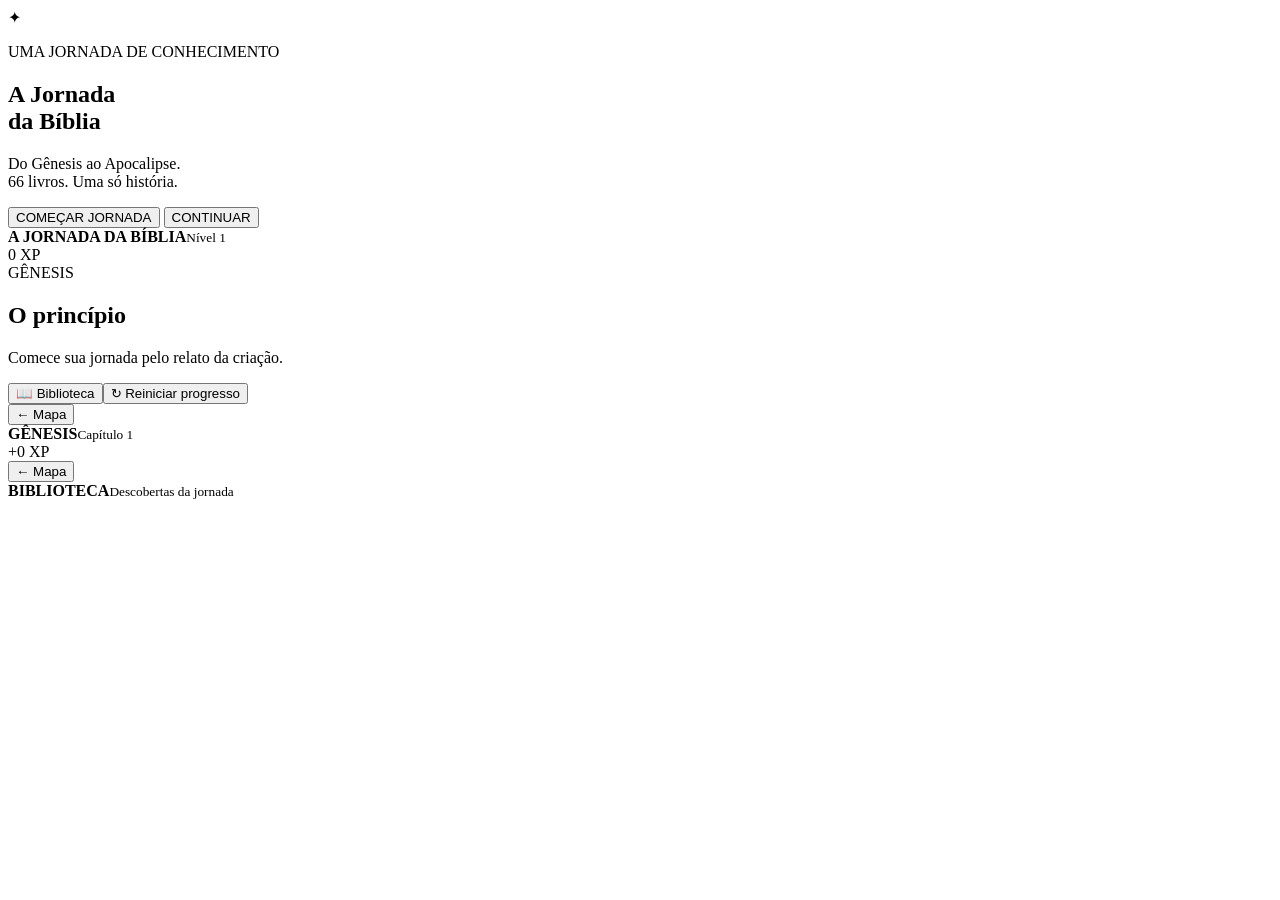
==== index.html @ 98c29379 "Cria tela inicial e estrutura do protótipo" ====
<!doctype html>
<html lang="pt-BR">
<head>
  <meta charset="utf-8">
  <meta name="viewport" content="width=device-width,initial-scale=1">
  <meta name="theme-color" content="#10233f">
  <title>A Jornada da Bíblia</title>
  <link rel="stylesheet" href="style.css">
</head>
<body>
  <main id="app">
    <section id="home" class="screen active">
      <div class="hero">
        <div class="book-mark">✦</div>
        <p class="eyebrow">UMA JORNADA DE CONHECIMENTO</p>
        <h1>A Jornada<br>da Bíblia</h1>
        <p class="tagline">Do Gênesis ao Apocalipse.<br>66 livros. Uma só história.</p>
        <button id="startBtn" class="primary">COMEÇAR JORNADA</button>
        <button id="continueBtn" class="secondary">CONTINUAR</button>
      </div>
    </section>

    <section id="map" class="screen">
      <header class="topbar">
        <div><strong>A JORNADA DA BÍBLIA</strong><small id="levelText">Nível 1</small></div>
        <div class="xp"><span id="xpText">0 XP</span><div class="xpbar"><i id="xpFill"></i></div></div>
      </header>
      <div class="map-content">
        <div class="map-title"><span>GÊNESIS</span><h2>O princípio</h2><p>Comece sua jornada pelo relato da criação.</p></div>
        <div id="chapterNodes" class="chapter-list"></div>
        <div class="map-footer"><button class="ghost" data-action="library">📖 Biblioteca</button><button class="ghost" data-action="reset">↻ Reiniciar progresso</button></div>
      </div>
    </section>

    <section id="chapter" class="screen">
      <header class="topbar">
        <button class="back" data-action="map">← Mapa</button>
        <div><strong id="chapterLabel">GÊNESIS</strong><small id="chapterProgress">Capítulo 1</small></div>
        <span id="chapterXp">+0 XP</span>
      </header>
      <div id="chapterBody" class="chapter-body"></div>
    </section>

    <section id="library" class="screen">
      <header class="topbar">
        <button class="back" data-action="map">← Mapa</button>
        <div><strong>BIBLIOTECA</strong><small>Descobertas da jornada</small></div>
      </header>
      <div id="libraryBody" class="library-body"></div>
    </section>
  </main>
  <script src="game.js"></script>
</body>
</html>
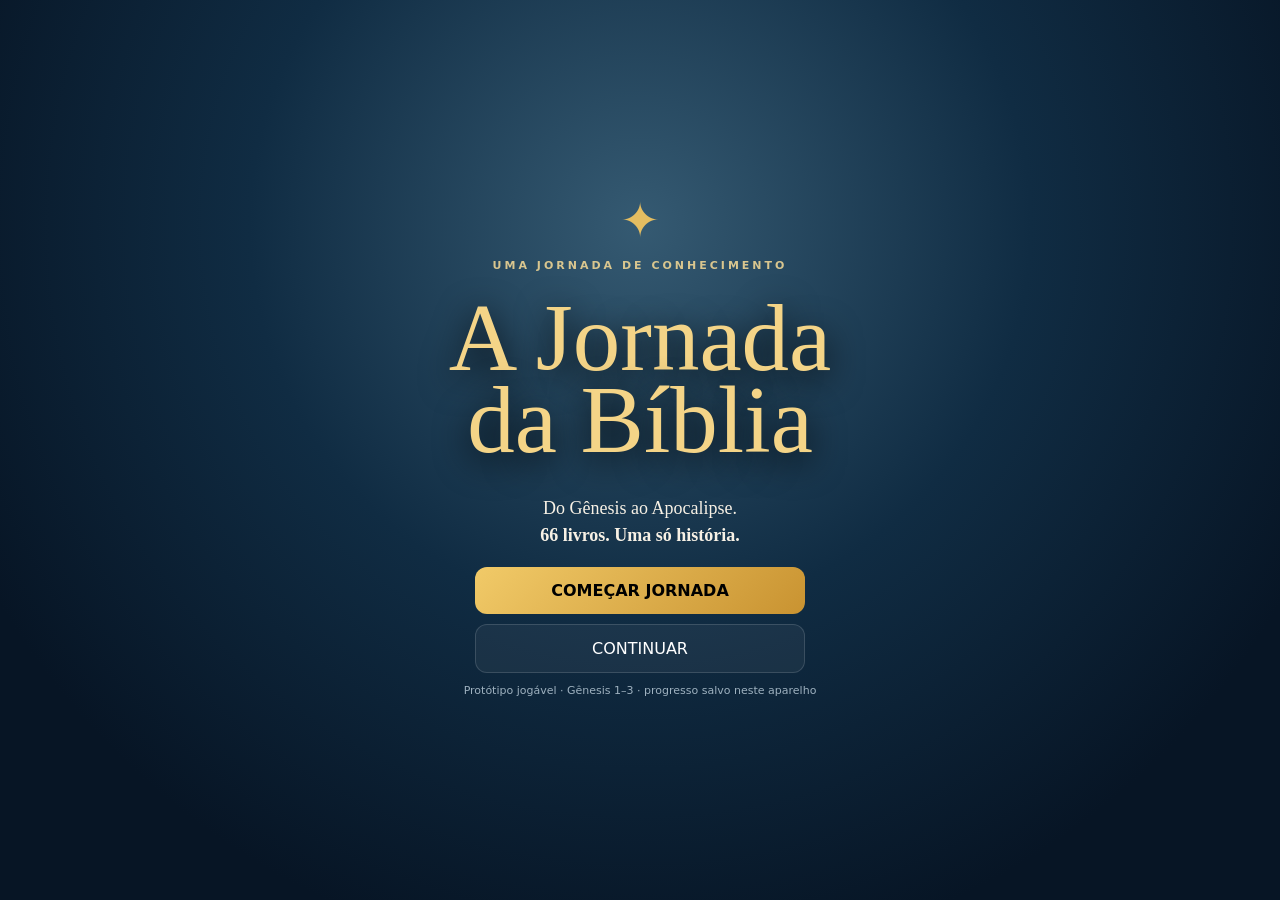
==== commit 16a5822c: "feat: build playable Genesis 1-3 journey prototype" ====
--- a/index.html
+++ b/index.html
@@ -1,54 +1 @@
-<!doctype html>
-<html lang="pt-BR">
-<head>
-  <meta charset="utf-8">
-  <meta name="viewport" content="width=device-width,initial-scale=1">
-  <meta name="theme-color" content="#10233f">
-  <title>A Jornada da Bíblia</title>
-  <link rel="stylesheet" href="style.css">
-</head>
-<body>
-  <main id="app">
-    <section id="home" class="screen active">
-      <div class="hero">
-        <div class="book-mark">✦</div>
-        <p class="eyebrow">UMA JORNADA DE CONHECIMENTO</p>
-        <h1>A Jornada<br>da Bíblia</h1>
-        <p class="tagline">Do Gênesis ao Apocalipse.<br>66 livros. Uma só história.</p>
-        <button id="startBtn" class="primary">COMEÇAR JORNADA</button>
-        <button id="continueBtn" class="secondary">CONTINUAR</button>
-      </div>
-    </section>
-
-    <section id="map" class="screen">
-      <header class="topbar">
-        <div><strong>A JORNADA DA BÍBLIA</strong><small id="levelText">Nível 1</small></div>
-        <div class="xp"><span id="xpText">0 XP</span><div class="xpbar"><i id="xpFill"></i></div></div>
-      </header>
-      <div class="map-content">
-        <div class="map-title"><span>GÊNESIS</span><h2>O princípio</h2><p>Comece sua jornada pelo relato da criação.</p></div>
-        <div id="chapterNodes" class="chapter-list"></div>
-        <div class="map-footer"><button class="ghost" data-action="library">📖 Biblioteca</button><button class="ghost" data-action="reset">↻ Reiniciar progresso</button></div>
-      </div>
-    </section>
-
-    <section id="chapter" class="screen">
-      <header class="topbar">
-        <button class="back" data-action="map">← Mapa</button>
-        <div><strong id="chapterLabel">GÊNESIS</strong><small id="chapterProgress">Capítulo 1</small></div>
-        <span id="chapterXp">+0 XP</span>
-      </header>
-      <div id="chapterBody" class="chapter-body"></div>
-    </section>
-
-    <section id="library" class="screen">
-      <header class="topbar">
-        <button class="back" data-action="map">← Mapa</button>
-        <div><strong>BIBLIOTECA</strong><small>Descobertas da jornada</small></div>
-      </header>
-      <div id="libraryBody" class="library-body"></div>
-    </section>
-  </main>
-  <script src="game.js"></script>
-</body>
-</html>
+<!doctype html><html lang="pt-BR"><head><meta charset="utf-8"><meta name="viewport" content="width=device-width,initial-scale=1,viewport-fit=cover"><meta name="theme-color" content="#071525"><meta name="description" content="A Jornada da Bíblia — aventura e conhecimento bíblico."><title>A Jornada da Bíblia</title><link rel="manifest" href="manifest.webmanifest"><link rel="stylesheet" href="style.css"></head><body><main id="app"><section id="home" class="screen active"><div class="stars"></div><div class="hero"><div class="sunrise"></div><div class="book-mark">✦</div><p class="eyebrow">UMA JORNADA DE CONHECIMENTO</p><h1>A Jornada<br>da Bíblia</h1><p class="tagline">Do Gênesis ao Apocalipse.<br><b>66 livros. Uma só história.</b></p><div class="home-actions"><button id="startBtn" class="primary">COMEÇAR JORNADA</button><button id="continueBtn" class="secondary">CONTINUAR</button></div><p class="home-note">Protótipo jogável · Gênesis 1–3 · progresso salvo neste aparelho</p></div></section><section id="map" class="screen"><header class="topbar"><button class="brand" data-action="home"><span>✦</span><div><strong>A JORNADA DA BÍBLIA</strong><small id="levelText">Nível 1</small></div></button><div class="xp"><span id="xpText">0 XP</span><div class="xpbar"><i id="xpFill"></i></div></div></header><div class="map-content"><div class="map-heading"><div><span class="chapter-kicker">ERA 01 · GÊNESIS</span><h2>O princípio</h2><p>Uma jornada começa com uma pergunta: <b>como tudo começou?</b></p></div><div class="progress-ring"><strong id="mapProgress">0%</strong><small>da era</small></div></div><div class="world-map"><div class="mountain m1"></div><div class="mountain m2"></div><div class="mountain m3"></div><div class="river"></div><div class="garden"></div><div id="mapPath" class="map-path"></div><div id="chapterNodes" class="chapter-list"></div><div class="map-label label-a">NO PRINCÍPIO</div><div class="map-label label-b">ÉDEN</div></div><div class="map-legend"><span>● concluído</span><span>◆ disponível</span><span>○ bloqueado</span></div><div class="map-footer"><button class="ghost" data-action="library">📖 Biblioteca</button><button class="ghost" data-action="achievements">🏆 Conquistas</button><button class="ghost danger-btn" data-action="reset">↻ Reiniciar</button></div></div></section><section id="chapter" class="screen"><header class="topbar chapter-top"><button class="back" data-action="map">← Mapa</button><div class="chapter-head"><strong id="chapterLabel">GÊNESIS</strong><small id="chapterProgress">Capítulo 1</small></div><span id="chapterXp" class="chapter-xp">+0 XP</span></header><div id="chapterBody" class="chapter-body"></div></section><section id="library" class="screen"><header class="topbar"><button class="back" data-action="map">← Mapa</button><div><strong>BIBLIOTECA</strong><small>Descobertas da jornada</small></div><span class="library-count" id="libraryCount">0</span></header><div id="libraryBody" class="library-body"></div></section><section id="achievements" class="screen"><header class="topbar"><button class="back" data-action="map">← Mapa</button><div><strong>CONQUISTAS</strong><small>Marcos da sua jornada</small></div></header><div id="achievementBody" class="library-body"></div></section><div id="toast" class="toast" role="status" aria-live="polite"></div></main><script src="game.js"></script></body></html>
--- a/style.css
+++ b/style.css
@@ -0,0 +1 @@
+*{box-sizing:border-box}body{margin:0;background:#071525;color:#f7f1e5;font-family:system-ui,sans-serif}button{font:inherit;cursor:pointer}.screen{display:none;min-height:100vh}.screen.active{display:block}.hero{min-height:100vh;display:flex;flex-direction:column;align-items:center;justify-content:center;text-align:center;padding:25px;background:radial-gradient(circle at 50% 25%,#355a72,#102c43 42%,#071525 80%)}.book-mark{font-size:48px;color:#e4bd61}.eyebrow,.chapter-kicker{font-size:11px;letter-spacing:3px;color:#d9c68f;font-weight:700}.hero h1{font:clamp(50px,13vw,95px)/.86 Georgia,serif;color:#f4d487;text-shadow:0 8px 35px #000;margin:15px 0}.tagline{font:18px/1.5 Georgia,serif}.home-actions{display:flex;flex-direction:column;gap:10px;width:min(330px,90vw)}.primary,.secondary,.ghost{border:0;border-radius:12px;padding:14px 20px}.primary{background:linear-gradient(135deg,#f1ca68,#c99331);font-weight:800}.secondary{background:#ffffff0d;color:#fff;border:1px solid #ffffff24}.home-note{font-size:11px;color:#9eb1bf}.topbar{height:72px;padding:10px 18px;display:flex;align-items:center;justify-content:space-between;background:#091a2dee;border-bottom:1px solid #ffffff12;position:sticky;top:0;z-index:10}.brand,.back{background:none;border:0;color:#f7f1e5}.brand{display:flex;gap:10px;text-align:left}.brand>span{color:#e5bc61;font-size:23px}.topbar strong{display:block;font-size:13px}.topbar small{color:#8fa6b9}.xp{width:150px;text-align:right;font-size:12px;color:#d7c58f}.xpbar{height:5px;background:#ffffff12;margin-top:5px}.xpbar i{display:block;height:100%;background:#e5bd61}.map-content{max-width:1000px;margin:auto;padding:34px 20px 60px}.map-heading{display:flex;justify-content:space-between;max-width:850px;margin:auto}.map-heading h2{font:42px Georgia,serif;margin:7px 0}.map-heading p{color:#9fb1c0}.progress-ring{width:76px;height:76px;border:2px solid #d5aa4a;border-radius:50%;display:flex;flex-direction:column;align-items:center;justify-content:center}.progress-ring strong{color:#f1d47e}.progress-ring small{font-size:9px}.world-map{position:relative;min-height:580px;max-width:850px;margin:22px auto;border-radius:28px;overflow:hidden;background:linear-gradient(160deg,#183a4b,#0c2734 48%,#102c25);border:1px solid #ffffff12;box-shadow:0 25px 70px #0005}.world-map:before{content:"";position:absolute;inset:auto -10% -70px;width:120%;height:220px;border-radius:50%;background:#123e52;transform:rotate(-7deg)}.mountain{position:absolute;bottom:18%;width:0;height:0;border-left:120px solid transparent;border-right:120px solid transparent;border-bottom:230px solid #17313d}.m1{left:-20px}.m2{left:30%;border-left-width:150px;border-right-width:150px}.m3{right:-50px;border-left-width:170px;border-right-width:170px}.garden{position:absolute;width:230px;height:160px;right:7%;top:12%;border-radius:50%;background:#3b6544;opacity:.75}.chapter-list{position:absolute;inset:0}.chapter-card{position:absolute;width:min(330px,42%);padding:13px;display:flex;align-items:center;gap:11px;background:#071a2ae8;border:1px solid #ffffff18;border-radius:15px;box-shadow:0 12px 35px #0005}.chapter-card:nth-child(1){left:6%;top:18%}.chapter-card:nth-child(2){left:31%;top:42%}.chapter-card:nth-child(3){right:5%;top:62%}.chapter-card.locked{opacity:.5}.node{width:42px;height:42px;border-radius:50%;border:2px solid #d3a944;background:#10283b;color:#f0cf75;font-weight:800;flex:none}.done-node{background:#c99c3b;color:#171208}.chapter-copy{min-width:0}.chapter-copy>span{font-size:9px;color:#d5bd80}.chapter-copy h3{font:16px Georgia,serif;margin:3px 0}.chapter-copy p{margin:0;color:#91a8b8;font-size:11px}.enter{margin-left:auto;border:0;border-radius:9px;padding:8px;background:#d3a944;font-size:10px;font-weight:800}.lock{color:#6c8494}.map-label{position:absolute;color:#e2c87b;font-size:10px;letter-spacing:2px;opacity:.65}.label-a{left:8%;top:10%}.label-b{right:11%;top:8%}.map-legend{text-align:center;color:#7f98a9;font-size:10px;margin:12px}.map-footer{display:flex;justify-content:center;flex-wrap:wrap;gap:9px}.ghost{background:#ffffff08;color:#d5dee5;border:1px solid #ffffff14}.danger-btn{color:#d28c8c}.chapter-body,.library-body{max-width:900px;margin:auto;padding:20px}.scene{height:340px;border-radius:24px;position:relative;overflow:hidden;background:linear-gradient(#0a1d32,#2c6173 55%,#355a3b);box-shadow:0 20px 50px #0005}.scene-eden{background:linear-gradient(#12304a,#3c765c 55%,#254b32)}.scene-queda{background:linear-gradient(#201c29,#5c4b45 50%,#2b241f)}.scene-sun{position:absolute;width:110px;height:110px;right:13%;top:13%;border-radius:50%;background:#f4d479;box-shadow:0 0 70px #f4d47977}.scene-hills{position:absolute;bottom:-100px;left:-10%;width:120%;height:230px;background:#173d31;border-radius:50% 50% 0 0}.scene-title{position:absolute;left:28px;bottom:28px}.scene-title span{font-size:10px;color:#e0c77f}.scene-title h1{font:42px Georgia,serif;margin:7px 0}.story-card{margin:-35px 20px 0;position:relative;background:#102a40;border:1px solid #ffffff14;border-radius:22px;padding:25px;box-shadow:0 20px 60px #0007}.story-intro p{font:18px/1.6 Georgia,serif;color:#e1e6e9}.reference{display:inline-block;padding:7px 10px;border-radius:8px;background:#ffffff08;color:#d9c68f;font-size:11px}.lesson{display:flex;gap:13px;margin:24px 0;padding:16px;border:1px solid #d5a94322;border-radius:14px;background:#d5a94308}.lesson-icon{font-size:22px;color:#e1bd5e}.lesson p{margin:5px 0 0;color:#92a9b8;font-size:12px}.question{padding:20px;background:#071827;border-radius:16px}.question-label{font-size:10px;letter-spacing:2px;color:#d8bd70;font-weight:800}.question h2{font:25px Georgia,serif}.answers{display:grid;grid-template-columns:1fr 1fr;gap:10px}.answer{display:flex;gap:11px;text-align:left;background:#10283d;border:1px solid #ffffff10;color:#eef1f3;padding:13px;border-radius:10px}.answer span{width:27px;height:27px;display:grid;place-items:center;background:#ffffff09;color:#d8bd70}.answer.correct{background:#173f31;border-color:#55ba87}.answer.wrong{background:#482d31;border-color:#d76f75}.feedback{margin-top:15px;padding:16px;background:#ffffff07}.next{background:#eac55f;border:0;border-radius:9px;padding:12px;font-weight:800}.library-intro{text-align:center}.library-grid,.achievement-grid{display:grid;grid-template-columns:repeat(auto-fit,minmax(220px,1fr));gap:13px}.library-card,.achievement{padding:19px;border-radius:16px;background:#10283c;border:1px solid #ffffff10}.library-card h3,.achievement h3{font:21px Georgia,serif}.library-card p,.achievement p{color:#9eb1bd;line-height:1.5;font-size:12px}.achievement{display:flex;gap:12px}.achievement:not(.unlocked){opacity:.4}.badge{font-size:28px;color:#d9bd70}.toast{position:fixed;left:50%;bottom:22px;transform:translate(-50%,20px);opacity:0;background:#f0cf73;color:#171208;border-radius:999px;padding:10px 17px;font-size:12px;font-weight:800;z-index:50;transition:.25s}.toast.show{opacity:1;transform:translate(-50%,0)}@media(max-width:700px){.map-heading h2{font-size:34px}.world-map{min-height:610px}.chapter-card{width:78%}.chapter-card:nth-child(1){left:5%;top:15%}.chapter-card:nth-child(2){left:11%;top:40%}.chapter-card:nth-child(3){right:5%;top:67%}.chapter-copy p{display:none}.scene{height:280px}.story-card{margin:-25px 5px 0;padding:20px}.answers{grid-template-columns:1fr}.scene-title h1{font-size:34px}.xp{width:115px}}
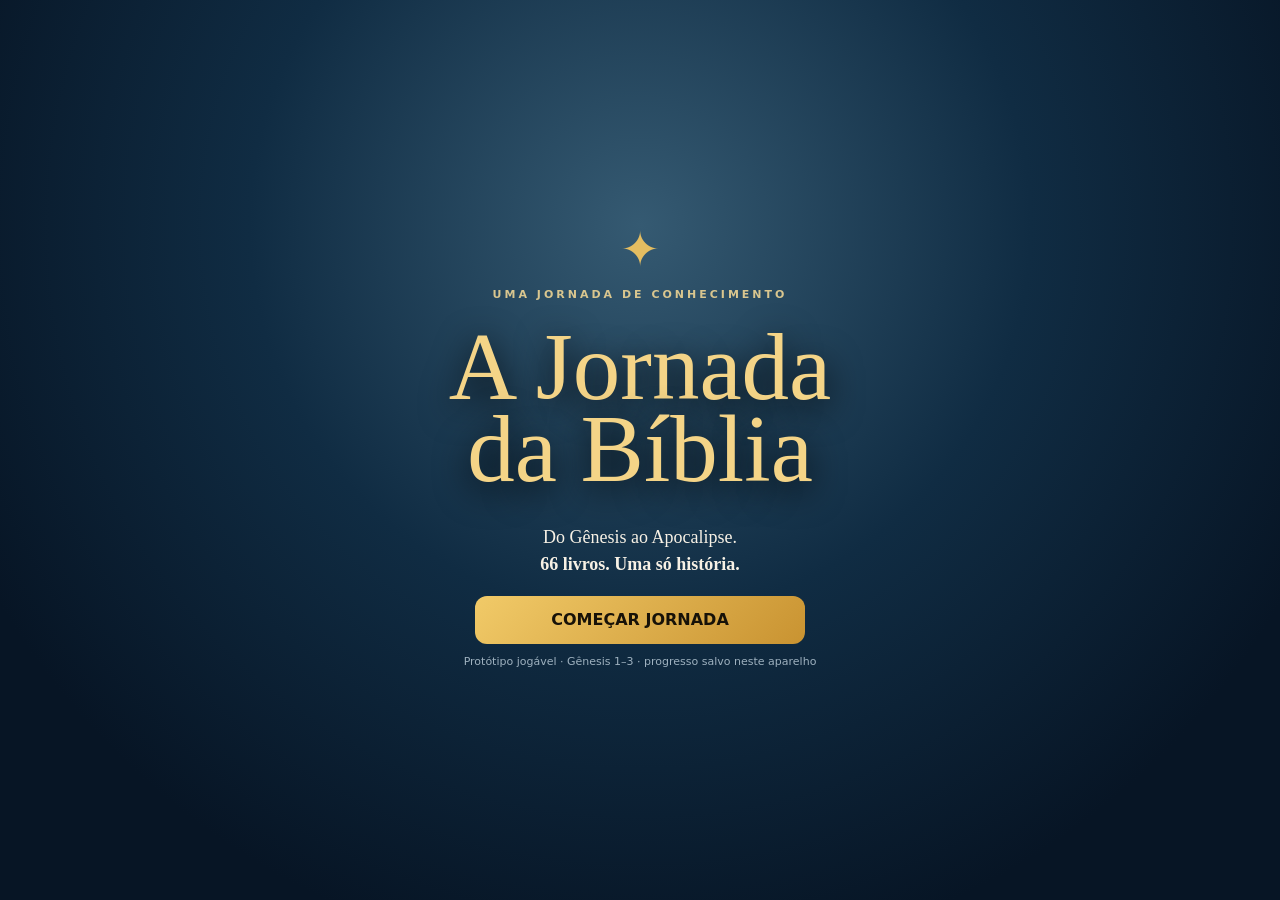
==== commit f857337c: "fix: refresh page assets and improve mobile bootstrap" ====
--- a/index.html
+++ b/index.html
@@ -1 +1,62 @@
-<!doctype html><html lang="pt-BR"><head><meta charset="utf-8"><meta name="viewport" content="width=device-width,initial-scale=1,viewport-fit=cover"><meta name="theme-color" content="#071525"><meta name="description" content="A Jornada da Bíblia — aventura e conhecimento bíblico."><title>A Jornada da Bíblia</title><link rel="manifest" href="manifest.webmanifest"><link rel="stylesheet" href="style.css"></head><body><main id="app"><section id="home" class="screen active"><div class="stars"></div><div class="hero"><div class="sunrise"></div><div class="book-mark">✦</div><p class="eyebrow">UMA JORNADA DE CONHECIMENTO</p><h1>A Jornada<br>da Bíblia</h1><p class="tagline">Do Gênesis ao Apocalipse.<br><b>66 livros. Uma só história.</b></p><div class="home-actions"><button id="startBtn" class="primary">COMEÇAR JORNADA</button><button id="continueBtn" class="secondary">CONTINUAR</button></div><p class="home-note">Protótipo jogável · Gênesis 1–3 · progresso salvo neste aparelho</p></div></section><section id="map" class="screen"><header class="topbar"><button class="brand" data-action="home"><span>✦</span><div><strong>A JORNADA DA BÍBLIA</strong><small id="levelText">Nível 1</small></div></button><div class="xp"><span id="xpText">0 XP</span><div class="xpbar"><i id="xpFill"></i></div></div></header><div class="map-content"><div class="map-heading"><div><span class="chapter-kicker">ERA 01 · GÊNESIS</span><h2>O princípio</h2><p>Uma jornada começa com uma pergunta: <b>como tudo começou?</b></p></div><div class="progress-ring"><strong id="mapProgress">0%</strong><small>da era</small></div></div><div class="world-map"><div class="mountain m1"></div><div class="mountain m2"></div><div class="mountain m3"></div><div class="river"></div><div class="garden"></div><div id="mapPath" class="map-path"></div><div id="chapterNodes" class="chapter-list"></div><div class="map-label label-a">NO PRINCÍPIO</div><div class="map-label label-b">ÉDEN</div></div><div class="map-legend"><span>● concluído</span><span>◆ disponível</span><span>○ bloqueado</span></div><div class="map-footer"><button class="ghost" data-action="library">📖 Biblioteca</button><button class="ghost" data-action="achievements">🏆 Conquistas</button><button class="ghost danger-btn" data-action="reset">↻ Reiniciar</button></div></div></section><section id="chapter" class="screen"><header class="topbar chapter-top"><button class="back" data-action="map">← Mapa</button><div class="chapter-head"><strong id="chapterLabel">GÊNESIS</strong><small id="chapterProgress">Capítulo 1</small></div><span id="chapterXp" class="chapter-xp">+0 XP</span></header><div id="chapterBody" class="chapter-body"></div></section><section id="library" class="screen"><header class="topbar"><button class="back" data-action="map">← Mapa</button><div><strong>BIBLIOTECA</strong><small>Descobertas da jornada</small></div><span class="library-count" id="libraryCount">0</span></header><div id="libraryBody" class="library-body"></div></section><section id="achievements" class="screen"><header class="topbar"><button class="back" data-action="map">← Mapa</button><div><strong>CONQUISTAS</strong><small>Marcos da sua jornada</small></div></header><div id="achievementBody" class="library-body"></div></section><div id="toast" class="toast" role="status" aria-live="polite"></div></main><script src="game.js"></script></body></html>+<!doctype html>
+<html lang="pt-BR">
+<head>
+  <meta charset="utf-8">
+  <meta name="viewport" content="width=device-width,initial-scale=1,viewport-fit=cover">
+  <meta name="theme-color" content="#071525">
+  <meta name="description" content="A Jornada da Bíblia — aventura e conhecimento bíblico.">
+  <title>A Jornada da Bíblia</title>
+  <link rel="manifest" href="./manifest.webmanifest?v=5">
+  <link rel="stylesheet" href="./style.css?v=5">
+</head>
+<body>
+  <main id="app">
+    <section id="home" class="screen active">
+      <div class="stars"></div>
+      <div class="hero">
+        <div class="sunrise"></div>
+        <div class="book-mark">✦</div>
+        <p class="eyebrow">UMA JORNADA DE CONHECIMENTO</p>
+        <h1>A Jornada<br>da Bíblia</h1>
+        <p class="tagline">Do Gênesis ao Apocalipse.<br><b>66 livros. Uma só história.</b></p>
+        <div class="home-actions">
+          <button id="startBtn" class="primary" type="button">COMEÇAR JORNADA</button>
+          <button id="continueBtn" class="secondary" type="button" hidden>CONTINUAR</button>
+        </div>
+        <p class="home-note">Protótipo jogável · Gênesis 1–3 · progresso salvo neste aparelho</p>
+      </div>
+    </section>
+
+    <section id="map" class="screen">
+      <header class="topbar">
+        <button class="brand" type="button" data-action="home"><span>✦</span><div><strong>A JORNADA DA BÍBLIA</strong><small id="levelText">Nível 1</small></div></button>
+        <div class="xp"><span id="xpText">0 XP</span><div class="xpbar"><i id="xpFill"></i></div></div>
+      </header>
+      <div class="map-content">
+        <div class="map-heading"><div><span class="chapter-kicker">ERA 01 · GÊNESIS</span><h2>O princípio</h2><p>Uma jornada começa com uma pergunta: <b>como tudo começou?</b></p></div><div class="progress-ring"><strong id="mapProgress">0%</strong><small>da era</small></div></div>
+        <div class="world-map"><div class="mountain m1"></div><div class="mountain m2"></div><div class="mountain m3"></div><div class="river"></div><div class="garden"></div><div id="mapPath" class="map-path"></div><div id="chapterNodes" class="chapter-list"></div><div class="map-label label-a">NO PRINCÍPIO</div><div class="map-label label-b">ÉDEN</div></div>
+        <div class="map-legend"><span>● concluído</span><span>◆ disponível</span><span>○ bloqueado</span></div>
+        <div class="map-footer"><button class="ghost" type="button" data-action="library">📖 Biblioteca</button><button class="ghost" type="button" data-action="achievements">🏆 Conquistas</button><button class="ghost danger-btn" type="button" data-action="reset">↻ Reiniciar</button></div>
+      </div>
+    </section>
+
+    <section id="chapter" class="screen">
+      <header class="topbar chapter-top"><button class="back" type="button" data-action="map">← Mapa</button><div class="chapter-head"><strong id="chapterLabel">GÊNESIS</strong><small id="chapterProgress">Capítulo 1</small></div><span id="chapterXp" class="chapter-xp">+0 XP</span></header>
+      <div id="chapterBody" class="chapter-body"></div>
+    </section>
+
+    <section id="library" class="screen">
+      <header class="topbar"><button class="back" type="button" data-action="map">← Mapa</button><div><strong>BIBLIOTECA</strong><small>Descobertas da jornada</small></div><span class="library-count" id="libraryCount">0</span></header>
+      <div id="libraryBody" class="library-body"></div>
+    </section>
+
+    <section id="achievements" class="screen">
+      <header class="topbar"><button class="back" type="button" data-action="map">← Mapa</button><div><strong>CONQUISTAS</strong><small>Marcos da sua jornada</small></div></header>
+      <div id="achievementBody" class="library-body"></div>
+    </section>
+
+    <div id="toast" class="toast" role="status" aria-live="polite"></div>
+  </main>
+  <script src="./game.js?v=5" defer></script>
+</body>
+</html>
--- a/style.css
+++ b/style.css
@@ -1 +1 @@
-*{box-sizing:border-box}body{margin:0;background:#071525;color:#f7f1e5;font-family:system-ui,sans-serif}button{font:inherit;cursor:pointer}.screen{display:none;min-height:100vh}.screen.active{display:block}.hero{min-height:100vh;display:flex;flex-direction:column;align-items:center;justify-content:center;text-align:center;padding:25px;background:radial-gradient(circle at 50% 25%,#355a72,#102c43 42%,#071525 80%)}.book-mark{font-size:48px;color:#e4bd61}.eyebrow,.chapter-kicker{font-size:11px;letter-spacing:3px;color:#d9c68f;font-weight:700}.hero h1{font:clamp(50px,13vw,95px)/.86 Georgia,serif;color:#f4d487;text-shadow:0 8px 35px #000;margin:15px 0}.tagline{font:18px/1.5 Georgia,serif}.home-actions{display:flex;flex-direction:column;gap:10px;width:min(330px,90vw)}.primary,.secondary,.ghost{border:0;border-radius:12px;padding:14px 20px}.primary{background:linear-gradient(135deg,#f1ca68,#c99331);font-weight:800}.secondary{background:#ffffff0d;color:#fff;border:1px solid #ffffff24}.home-note{font-size:11px;color:#9eb1bf}.topbar{height:72px;padding:10px 18px;display:flex;align-items:center;justify-content:space-between;background:#091a2dee;border-bottom:1px solid #ffffff12;position:sticky;top:0;z-index:10}.brand,.back{background:none;border:0;color:#f7f1e5}.brand{display:flex;gap:10px;text-align:left}.brand>span{color:#e5bc61;font-size:23px}.topbar strong{display:block;font-size:13px}.topbar small{color:#8fa6b9}.xp{width:150px;text-align:right;font-size:12px;color:#d7c58f}.xpbar{height:5px;background:#ffffff12;margin-top:5px}.xpbar i{display:block;height:100%;background:#e5bd61}.map-content{max-width:1000px;margin:auto;padding:34px 20px 60px}.map-heading{display:flex;justify-content:space-between;max-width:850px;margin:auto}.map-heading h2{font:42px Georgia,serif;margin:7px 0}.map-heading p{color:#9fb1c0}.progress-ring{width:76px;height:76px;border:2px solid #d5aa4a;border-radius:50%;display:flex;flex-direction:column;align-items:center;justify-content:center}.progress-ring strong{color:#f1d47e}.progress-ring small{font-size:9px}.world-map{position:relative;min-height:580px;max-width:850px;margin:22px auto;border-radius:28px;overflow:hidden;background:linear-gradient(160deg,#183a4b,#0c2734 48%,#102c25);border:1px solid #ffffff12;box-shadow:0 25px 70px #0005}.world-map:before{content:"";position:absolute;inset:auto -10% -70px;width:120%;height:220px;border-radius:50%;background:#123e52;transform:rotate(-7deg)}.mountain{position:absolute;bottom:18%;width:0;height:0;border-left:120px solid transparent;border-right:120px solid transparent;border-bottom:230px solid #17313d}.m1{left:-20px}.m2{left:30%;border-left-width:150px;border-right-width:150px}.m3{right:-50px;border-left-width:170px;border-right-width:170px}.garden{position:absolute;width:230px;height:160px;right:7%;top:12%;border-radius:50%;background:#3b6544;opacity:.75}.chapter-list{position:absolute;inset:0}.chapter-card{position:absolute;width:min(330px,42%);padding:13px;display:flex;align-items:center;gap:11px;background:#071a2ae8;border:1px solid #ffffff18;border-radius:15px;box-shadow:0 12px 35px #0005}.chapter-card:nth-child(1){left:6%;top:18%}.chapter-card:nth-child(2){left:31%;top:42%}.chapter-card:nth-child(3){right:5%;top:62%}.chapter-card.locked{opacity:.5}.node{width:42px;height:42px;border-radius:50%;border:2px solid #d3a944;background:#10283b;color:#f0cf75;font-weight:800;flex:none}.done-node{background:#c99c3b;color:#171208}.chapter-copy{min-width:0}.chapter-copy>span{font-size:9px;color:#d5bd80}.chapter-copy h3{font:16px Georgia,serif;margin:3px 0}.chapter-copy p{margin:0;color:#91a8b8;font-size:11px}.enter{margin-left:auto;border:0;border-radius:9px;padding:8px;background:#d3a944;font-size:10px;font-weight:800}.lock{color:#6c8494}.map-label{position:absolute;color:#e2c87b;font-size:10px;letter-spacing:2px;opacity:.65}.label-a{left:8%;top:10%}.label-b{right:11%;top:8%}.map-legend{text-align:center;color:#7f98a9;font-size:10px;margin:12px}.map-footer{display:flex;justify-content:center;flex-wrap:wrap;gap:9px}.ghost{background:#ffffff08;color:#d5dee5;border:1px solid #ffffff14}.danger-btn{color:#d28c8c}.chapter-body,.library-body{max-width:900px;margin:auto;padding:20px}.scene{height:340px;border-radius:24px;position:relative;overflow:hidden;background:linear-gradient(#0a1d32,#2c6173 55%,#355a3b);box-shadow:0 20px 50px #0005}.scene-eden{background:linear-gradient(#12304a,#3c765c 55%,#254b32)}.scene-queda{background:linear-gradient(#201c29,#5c4b45 50%,#2b241f)}.scene-sun{position:absolute;width:110px;height:110px;right:13%;top:13%;border-radius:50%;background:#f4d479;box-shadow:0 0 70px #f4d47977}.scene-hills{position:absolute;bottom:-100px;left:-10%;width:120%;height:230px;background:#173d31;border-radius:50% 50% 0 0}.scene-title{position:absolute;left:28px;bottom:28px}.scene-title span{font-size:10px;color:#e0c77f}.scene-title h1{font:42px Georgia,serif;margin:7px 0}.story-card{margin:-35px 20px 0;position:relative;background:#102a40;border:1px solid #ffffff14;border-radius:22px;padding:25px;box-shadow:0 20px 60px #0007}.story-intro p{font:18px/1.6 Georgia,serif;color:#e1e6e9}.reference{display:inline-block;padding:7px 10px;border-radius:8px;background:#ffffff08;color:#d9c68f;font-size:11px}.lesson{display:flex;gap:13px;margin:24px 0;padding:16px;border:1px solid #d5a94322;border-radius:14px;background:#d5a94308}.lesson-icon{font-size:22px;color:#e1bd5e}.lesson p{margin:5px 0 0;color:#92a9b8;font-size:12px}.question{padding:20px;background:#071827;border-radius:16px}.question-label{font-size:10px;letter-spacing:2px;color:#d8bd70;font-weight:800}.question h2{font:25px Georgia,serif}.answers{display:grid;grid-template-columns:1fr 1fr;gap:10px}.answer{display:flex;gap:11px;text-align:left;background:#10283d;border:1px solid #ffffff10;color:#eef1f3;padding:13px;border-radius:10px}.answer span{width:27px;height:27px;display:grid;place-items:center;background:#ffffff09;color:#d8bd70}.answer.correct{background:#173f31;border-color:#55ba87}.answer.wrong{background:#482d31;border-color:#d76f75}.feedback{margin-top:15px;padding:16px;background:#ffffff07}.next{background:#eac55f;border:0;border-radius:9px;padding:12px;font-weight:800}.library-intro{text-align:center}.library-grid,.achievement-grid{display:grid;grid-template-columns:repeat(auto-fit,minmax(220px,1fr));gap:13px}.library-card,.achievement{padding:19px;border-radius:16px;background:#10283c;border:1px solid #ffffff10}.library-card h3,.achievement h3{font:21px Georgia,serif}.library-card p,.achievement p{color:#9eb1bd;line-height:1.5;font-size:12px}.achievement{display:flex;gap:12px}.achievement:not(.unlocked){opacity:.4}.badge{font-size:28px;color:#d9bd70}.toast{position:fixed;left:50%;bottom:22px;transform:translate(-50%,20px);opacity:0;background:#f0cf73;color:#171208;border-radius:999px;padding:10px 17px;font-size:12px;font-weight:800;z-index:50;transition:.25s}.toast.show{opacity:1;transform:translate(-50%,0)}@media(max-width:700px){.map-heading h2{font-size:34px}.world-map{min-height:610px}.chapter-card{width:78%}.chapter-card:nth-child(1){left:5%;top:15%}.chapter-card:nth-child(2){left:11%;top:40%}.chapter-card:nth-child(3){right:5%;top:67%}.chapter-copy p{display:none}.scene{height:280px}.story-card{margin:-25px 5px 0;padding:20px}.answers{grid-template-columns:1fr}.scene-title h1{font-size:34px}.xp{width:115px}}
+*{box-sizing:border-box}html{min-height:100%;background:#071525}body{margin:0;min-height:100%;background:#071525;color:#f7f1e5;font-family:system-ui,-apple-system,BlinkMacSystemFont,'Segoe UI',sans-serif;-webkit-tap-highlight-color:transparent}button{font:inherit;cursor:pointer;touch-action:manipulation;-webkit-user-select:none;user-select:none;pointer-events:auto}.screen{display:none;min-height:100vh;position:relative}.screen.active{display:block}.hero{min-height:100vh;display:flex;flex-direction:column;align-items:center;justify-content:center;text-align:center;padding:25px;background:radial-gradient(circle at 50% 25%,#355a72,#102c43 42%,#071525 80%)}.book-mark{font-size:48px;color:#e4bd61}.eyebrow,.chapter-kicker{font-size:11px;letter-spacing:3px;color:#d9c68f;font-weight:700}.hero h1{font:clamp(50px,13vw,95px)/.86 Georgia,serif;color:#f4d487;text-shadow:0 8px 35px #000;margin:15px 0}.tagline{font:18px/1.5 Georgia,serif}.home-actions{display:flex;flex-direction:column;gap:10px;width:min(330px,90vw);position:relative;z-index:5}.primary,.secondary,.ghost{border-radius:12px;padding:14px 20px;min-height:48px}.primary{background:linear-gradient(135deg,#f1ca68,#c99331);border:0;font-weight:800;color:#171208}.secondary{background:#ffffff0d;color:#fff;border:1px solid #ffffff24}.home-note{font-size:11px;color:#9eb1bf}.topbar{height:72px;padding:10px 18px;display:flex;align-items:center;justify-content:space-between;background:#091a2dee;border-bottom:1px solid #ffffff12;position:sticky;top:0;z-index:10}.brand,.back{background:none;border:0;color:#f7f1e5;min-height:48px}.brand{display:flex;gap:10px;text-align:left;align-items:center}.brand>span{color:#e5bc61;font-size:23px}.topbar strong{display:block;font-size:13px}.topbar small{color:#8fa6b9}.xp{width:150px;text-align:right;font-size:12px;color:#d7c58f}.xpbar{height:5px;background:#ffffff12;margin-top:5px;border-radius:5px;overflow:hidden}.xpbar i{display:block;height:100%;width:0;background:#e5bd61;transition:width .25s ease}.map-content{max-width:1000px;margin:auto;padding:34px 20px 60px}.map-heading{display:flex;justify-content:space-between;gap:20px;max-width:850px;margin:auto}.map-heading h2{font:42px Georgia,serif;margin:7px 0}.map-heading p{color:#9fb1c0}.progress-ring{width:76px;height:76px;border:2px solid #d5aa4a;border-radius:50%;display:flex;flex-direction:column;align-items:center;justify-content:center;flex:none}.progress-ring strong{color:#f1d47e}.progress-ring small{font-size:9px}.world-map{position:relative;min-height:580px;max-width:850px;margin:22px auto;border-radius:28px;overflow:hidden;background:linear-gradient(160deg,#183a4b,#0c2734 48%,#102c25);border:1px solid #ffffff12;box-shadow:0 25px 70px #0005}.world-map:before{content:"";position:absolute;inset:auto -10% -70px;width:120%;height:220px;border-radius:50%;background:#123e52;transform:rotate(-7deg);pointer-events:none}.mountain{position:absolute;bottom:18%;width:0;height:0;border-left:120px solid transparent;border-right:120px solid transparent;border-bottom:230px solid #17313d;pointer-events:none}.m1{left:-20px}.m2{left:30%;border-left-width:150px;border-right-width:150px}.m3{right:-50px;border-left-width:170px;border-right-width:170px}.garden{position:absolute;width:230px;height:160px;right:7%;top:12%;border-radius:50%;background:#3b6544;opacity:.75;pointer-events:none}.chapter-list{position:absolute;inset:0;z-index:2}.chapter-card{position:absolute;width:min(330px,42%);padding:13px;display:flex;align-items:center;gap:11px;background:#071a2ae8;border:1px solid #ffffff18;border-radius:15px;box-shadow:0 12px 35px #0005}.chapter-card:nth-child(1){left:6%;top:18%}.chapter-card:nth-child(2){left:31%;top:42%}.chapter-card:nth-child(3){right:5%;top:62%}.chapter-card.locked{opacity:.5}.node{width:48px;height:48px;border-radius:50%;border:2px solid #d3a944;background:#10283b;color:#f0cf75;font-weight:800;flex:none}.node:disabled{cursor:not-allowed}.done-node{background:#c99c3b;color:#171208}.chapter-copy{min-width:0}.chapter-copy>span{font-size:9px;color:#d5bd80}.chapter-copy h3{font:16px Georgia,serif;margin:3px 0}.chapter-copy p{margin:0;color:#91a8b8;font-size:11px}.enter{margin-left:auto;border:0;border-radius:9px;padding:10px;background:#d3a944;color:#171208;font-size:10px;font-weight:800;min-height:42px}.lock{color:#6c8494}.map-label{position:absolute;color:#e2c87b;font-size:10px;letter-spacing:2px;opacity:.65;pointer-events:none}.label-a{left:8%;top:10%}.label-b{right:11%;top:8%}.map-legend{text-align:center;color:#7f98a9;font-size:10px;margin:12px}.map-footer{display:flex;justify-content:center;flex-wrap:wrap;gap:9px}.ghost{background:#ffffff08;color:#d5dee5;border:1px solid #ffffff14}.danger-btn{color:#d28c8c}.chapter-body,.library-body{max-width:900px;margin:auto;padding:20px}.scene{height:340px;border-radius:24px;position:relative;overflow:hidden;background:linear-gradient(#0a1d32,#2c6173 55%,#355a3b);box-shadow:0 20px 50px #0005}.scene-eden{background:linear-gradient(#12304a,#3c765c 55%,#254b32)}.scene-queda{background:linear-gradient(#201c29,#5c4b45 50%,#2b241f)}.scene-sun{position:absolute;width:110px;height:110px;right:13%;top:13%;border-radius:50%;background:#f4d479;box-shadow:0 0 70px #f4d47977;pointer-events:none}.scene-hills{position:absolute;bottom:-100px;left:-10%;width:120%;height:230px;background:#173d31;border-radius:50% 50% 0 0;pointer-events:none}.scene-title{position:absolute;left:28px;bottom:28px;z-index:1}.scene-title span{font-size:10px;color:#e0c77f}.scene-title h1{font:42px Georgia,serif;margin:7px 0}.story-card{margin:-35px 20px 0;position:relative;z-index:2;background:#102a40;border:1px solid #ffffff14;border-radius:22px;padding:25px;box-shadow:0 20px 60px #0007}.story-intro p{font:18px/1.6 Georgia,serif;color:#e1e6e9}.reference{display:inline-block;padding:7px 10px;border-radius:8px;background:#ffffff08;color:#d9c68f;font-size:11px}.lesson{display:flex;gap:13px;margin:24px 0;padding:16px;border:1px solid #d5a94322;border-radius:14px;background:#d5a94308}.lesson-icon{font-size:22px;color:#e1bd5e}.lesson p{margin:5px 0 0;color:#92a9b8;font-size:12px}.question{padding:20px;background:#071827;border-radius:16px}.question-label{font-size:10px;letter-spacing:2px;color:#d8bd70;font-weight:800}.question h2{font:25px Georgia,serif}.answers{display:grid;grid-template-columns:1fr 1fr;gap:10px}.answer{display:flex;gap:11px;text-align:left;background:#10283d;border:1px solid #ffffff10;color:#eef1f3;padding:13px;border-radius:10px;min-height:52px}.answer span{width:27px;height:27px;display:grid;place-items:center;background:#ffffff09;color:#d8bd70;flex:none}.answer.correct{background:#173f31;border-color:#55ba87}.answer.wrong{background:#482d31;border-color:#d76f75}.feedback{margin-top:15px;padding:16px;background:#ffffff07}.next{background:#eac55f;border:0;border-radius:9px;padding:12px;font-weight:800;min-height:48px}.library-intro{text-align:center}.library-grid,.achievement-grid{display:grid;grid-template-columns:repeat(auto-fit,minmax(220px,1fr));gap:13px}.library-card,.achievement{padding:19px;border-radius:16px;background:#10283c;border:1px solid #ffffff10}.library-card h3,.achievement h3{font:21px Georgia,serif}.library-card p,.achievement p{color:#9eb1bd;line-height:1.5;font-size:12px}.achievement{display:flex;gap:12px}.achievement:not(.unlocked){opacity:.4}.badge{font-size:28px;color:#d9bd70}.toast{position:fixed;left:50%;bottom:22px;transform:translate(-50%,20px);opacity:0;background:#f0cf73;color:#171208;border-radius:999px;padding:10px 17px;font-size:12px;font-weight:800;z-index:50;transition:.25s;pointer-events:none}.toast.show{opacity:1;transform:translate(-50%,0)}@media(max-width:700px){.topbar{padding:8px 12px}.map-content{padding:24px 12px 50px}.map-heading h2{font-size:34px}.world-map{min-height:610px;margin-left:0;margin-right:0}.chapter-card{width:78%;padding:10px}.chapter-card:nth-child(1){left:5%;top:15%}.chapter-card:nth-child(2){left:11%;top:40%}.chapter-card:nth-child(3){right:5%;top:67%}.chapter-copy p{display:none}.scene{height:280px}.story-card{margin:-25px 5px 0;padding:20px}.answers{grid-template-columns:1fr}.scene-title h1{font-size:34px}.xp{width:115px}.chapter-body,.library-body{padding:14px 10px 40px}.map-footer{padding-bottom:20px}.map-heading{align-items:flex-start}.hero{padding:20px}.home-actions{width:min(340px,92vw)}}
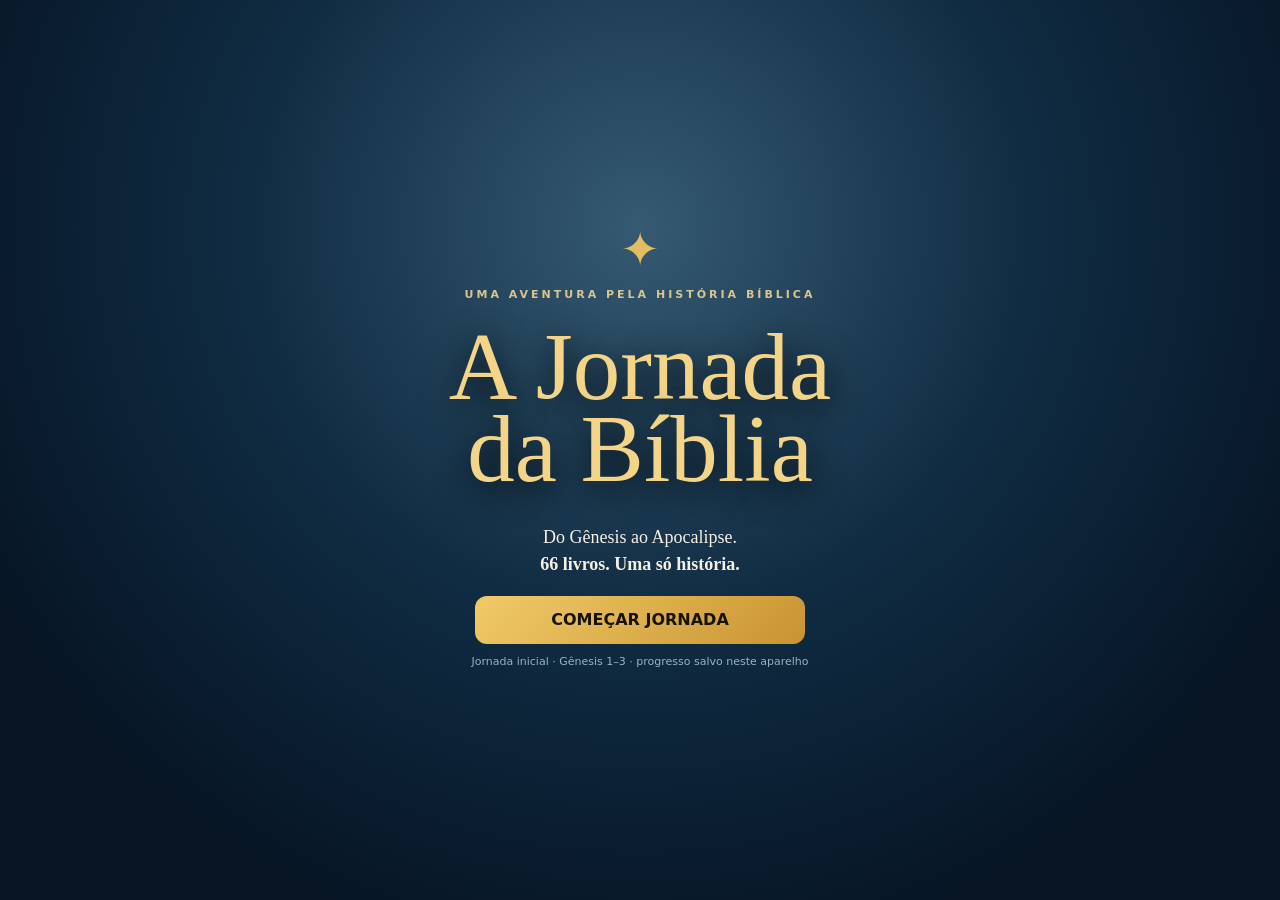
==== commit efd60229: "feat: prepare real gameplay interface" ====
--- a/index.html
+++ b/index.html
@@ -1,62 +1,37 @@
 <!doctype html>
 <html lang="pt-BR">
 <head>
-  <meta charset="utf-8">
-  <meta name="viewport" content="width=device-width,initial-scale=1,viewport-fit=cover">
-  <meta name="theme-color" content="#071525">
-  <meta name="description" content="A Jornada da Bíblia — aventura e conhecimento bíblico.">
-  <title>A Jornada da Bíblia</title>
-  <link rel="manifest" href="./manifest.webmanifest?v=5">
-  <link rel="stylesheet" href="./style.css?v=5">
+<meta charset="utf-8">
+<meta name="viewport" content="width=device-width,initial-scale=1,viewport-fit=cover,user-scalable=no">
+<meta name="theme-color" content="#071525">
+<meta name="description" content="A Jornada da Bíblia — uma aventura para conhecer a Bíblia jogando.">
+<title>A Jornada da Bíblia</title>
+<link rel="manifest" href="./manifest.webmanifest?v=8">
+<link rel="stylesheet" href="./style.css?v=8">
 </head>
 <body>
-  <main id="app">
-    <section id="home" class="screen active">
-      <div class="stars"></div>
-      <div class="hero">
-        <div class="sunrise"></div>
-        <div class="book-mark">✦</div>
-        <p class="eyebrow">UMA JORNADA DE CONHECIMENTO</p>
-        <h1>A Jornada<br>da Bíblia</h1>
-        <p class="tagline">Do Gênesis ao Apocalipse.<br><b>66 livros. Uma só história.</b></p>
-        <div class="home-actions">
-          <button id="startBtn" class="primary" type="button">COMEÇAR JORNADA</button>
-          <button id="continueBtn" class="secondary" type="button" hidden>CONTINUAR</button>
-        </div>
-        <p class="home-note">Protótipo jogável · Gênesis 1–3 · progresso salvo neste aparelho</p>
-      </div>
-    </section>
-
-    <section id="map" class="screen">
-      <header class="topbar">
-        <button class="brand" type="button" data-action="home"><span>✦</span><div><strong>A JORNADA DA BÍBLIA</strong><small id="levelText">Nível 1</small></div></button>
-        <div class="xp"><span id="xpText">0 XP</span><div class="xpbar"><i id="xpFill"></i></div></div>
-      </header>
-      <div class="map-content">
-        <div class="map-heading"><div><span class="chapter-kicker">ERA 01 · GÊNESIS</span><h2>O princípio</h2><p>Uma jornada começa com uma pergunta: <b>como tudo começou?</b></p></div><div class="progress-ring"><strong id="mapProgress">0%</strong><small>da era</small></div></div>
-        <div class="world-map"><div class="mountain m1"></div><div class="mountain m2"></div><div class="mountain m3"></div><div class="river"></div><div class="garden"></div><div id="mapPath" class="map-path"></div><div id="chapterNodes" class="chapter-list"></div><div class="map-label label-a">NO PRINCÍPIO</div><div class="map-label label-b">ÉDEN</div></div>
-        <div class="map-legend"><span>● concluído</span><span>◆ disponível</span><span>○ bloqueado</span></div>
-        <div class="map-footer"><button class="ghost" type="button" data-action="library">📖 Biblioteca</button><button class="ghost" type="button" data-action="achievements">🏆 Conquistas</button><button class="ghost danger-btn" type="button" data-action="reset">↻ Reiniciar</button></div>
-      </div>
-    </section>
-
-    <section id="chapter" class="screen">
-      <header class="topbar chapter-top"><button class="back" type="button" data-action="map">← Mapa</button><div class="chapter-head"><strong id="chapterLabel">GÊNESIS</strong><small id="chapterProgress">Capítulo 1</small></div><span id="chapterXp" class="chapter-xp">+0 XP</span></header>
-      <div id="chapterBody" class="chapter-body"></div>
-    </section>
-
-    <section id="library" class="screen">
-      <header class="topbar"><button class="back" type="button" data-action="map">← Mapa</button><div><strong>BIBLIOTECA</strong><small>Descobertas da jornada</small></div><span class="library-count" id="libraryCount">0</span></header>
-      <div id="libraryBody" class="library-body"></div>
-    </section>
-
-    <section id="achievements" class="screen">
-      <header class="topbar"><button class="back" type="button" data-action="map">← Mapa</button><div><strong>CONQUISTAS</strong><small>Marcos da sua jornada</small></div></header>
-      <div id="achievementBody" class="library-body"></div>
-    </section>
-
-    <div id="toast" class="toast" role="status" aria-live="polite"></div>
-  </main>
-  <script src="./game.js?v=5" defer></script>
-</body>
-</html>
+<main id="app">
+<section id="home" class="screen active">
+  <div class="stars"></div><div class="hero">
+    <div class="book-mark">✦</div><p class="eyebrow">UMA AVENTURA PELA HISTÓRIA BÍBLICA</p>
+    <h1>A Jornada<br>da Bíblia</h1>
+    <p class="tagline">Do Gênesis ao Apocalipse.<br><b>66 livros. Uma só história.</b></p>
+    <div class="home-actions"><button id="startBtn" class="primary" type="button">COMEÇAR JORNADA</button><button id="continueBtn" class="secondary" type="button" hidden>CONTINUAR</button></div>
+    <p class="home-note">Jornada inicial · Gênesis 1–3 · progresso salvo neste aparelho</p>
+  </div>
+</section>
+<section id="map" class="screen">
+<header class="topbar"><button class="brand" type="button" data-action="home"><span>✦</span><div><strong>A JORNADA DA BÍBLIA</strong><small id="levelText">Nível 1</small></div></button><div class="xp"><span id="xpText">0 XP</span><div class="xpbar"><i id="xpFill"></i></div></div></header>
+<div class="map-content"><div class="map-heading"><div><span class="chapter-kicker">ERA 01 · GÊNESIS</span><h2>O princípio</h2><p>Não responda apenas perguntas. <b>Entre na história.</b></p></div><div class="progress-ring"><strong id="mapProgress">0%</strong><small>da era</small></div></div>
+<div class="world-map"><div class="mountain m1"></div><div class="mountain m2"></div><div class="mountain m3"></div><div class="river"></div><div class="garden"></div><div id="mapPath" class="map-path"></div><div id="chapterNodes" class="chapter-list"></div><div class="map-label label-a">NO PRINCÍPIO</div><div class="map-label label-b">ÉDEN</div></div>
+<div class="map-legend"><span>● concluído</span><span>◆ disponível</span><span>○ bloqueado</span></div><div class="map-footer"><button class="ghost" type="button" data-action="library">📖 Biblioteca</button><button class="ghost" type="button" data-action="achievements">🏆 Conquistas</button><button class="ghost danger-btn" type="button" data-action="reset">↻ Reiniciar</button></div>
+</div></section>
+<section id="chapter" class="screen">
+<header class="topbar chapter-top"><button class="back" type="button" data-action="map">← Mapa</button><div class="chapter-head"><strong id="chapterLabel">GÊNESIS</strong><small id="chapterProgress">Capítulo 1</small></div><span id="chapterXp" class="chapter-xp">+50 XP</span></header>
+<div id="chapterBody" class="chapter-body"></div>
+</section>
+<section id="library" class="screen"><header class="topbar"><button class="back" type="button" data-action="map">← Mapa</button><div><strong>BIBLIOTECA</strong><small>Descobertas da jornada</small></div><span class="library-count" id="libraryCount">0</span></header><div id="libraryBody" class="library-body"></div></section>
+<section id="achievements" class="screen"><header class="topbar"><button class="back" type="button" data-action="map">← Mapa</button><div><strong>CONQUISTAS</strong><small>Marcos da sua jornada</small></div></header><div id="achievementBody" class="library-body"></div></section>
+<div id="toast" class="toast" role="status" aria-live="polite"></div>
+</main><script src="./game.js?v=8" defer></script>
+</body></html>
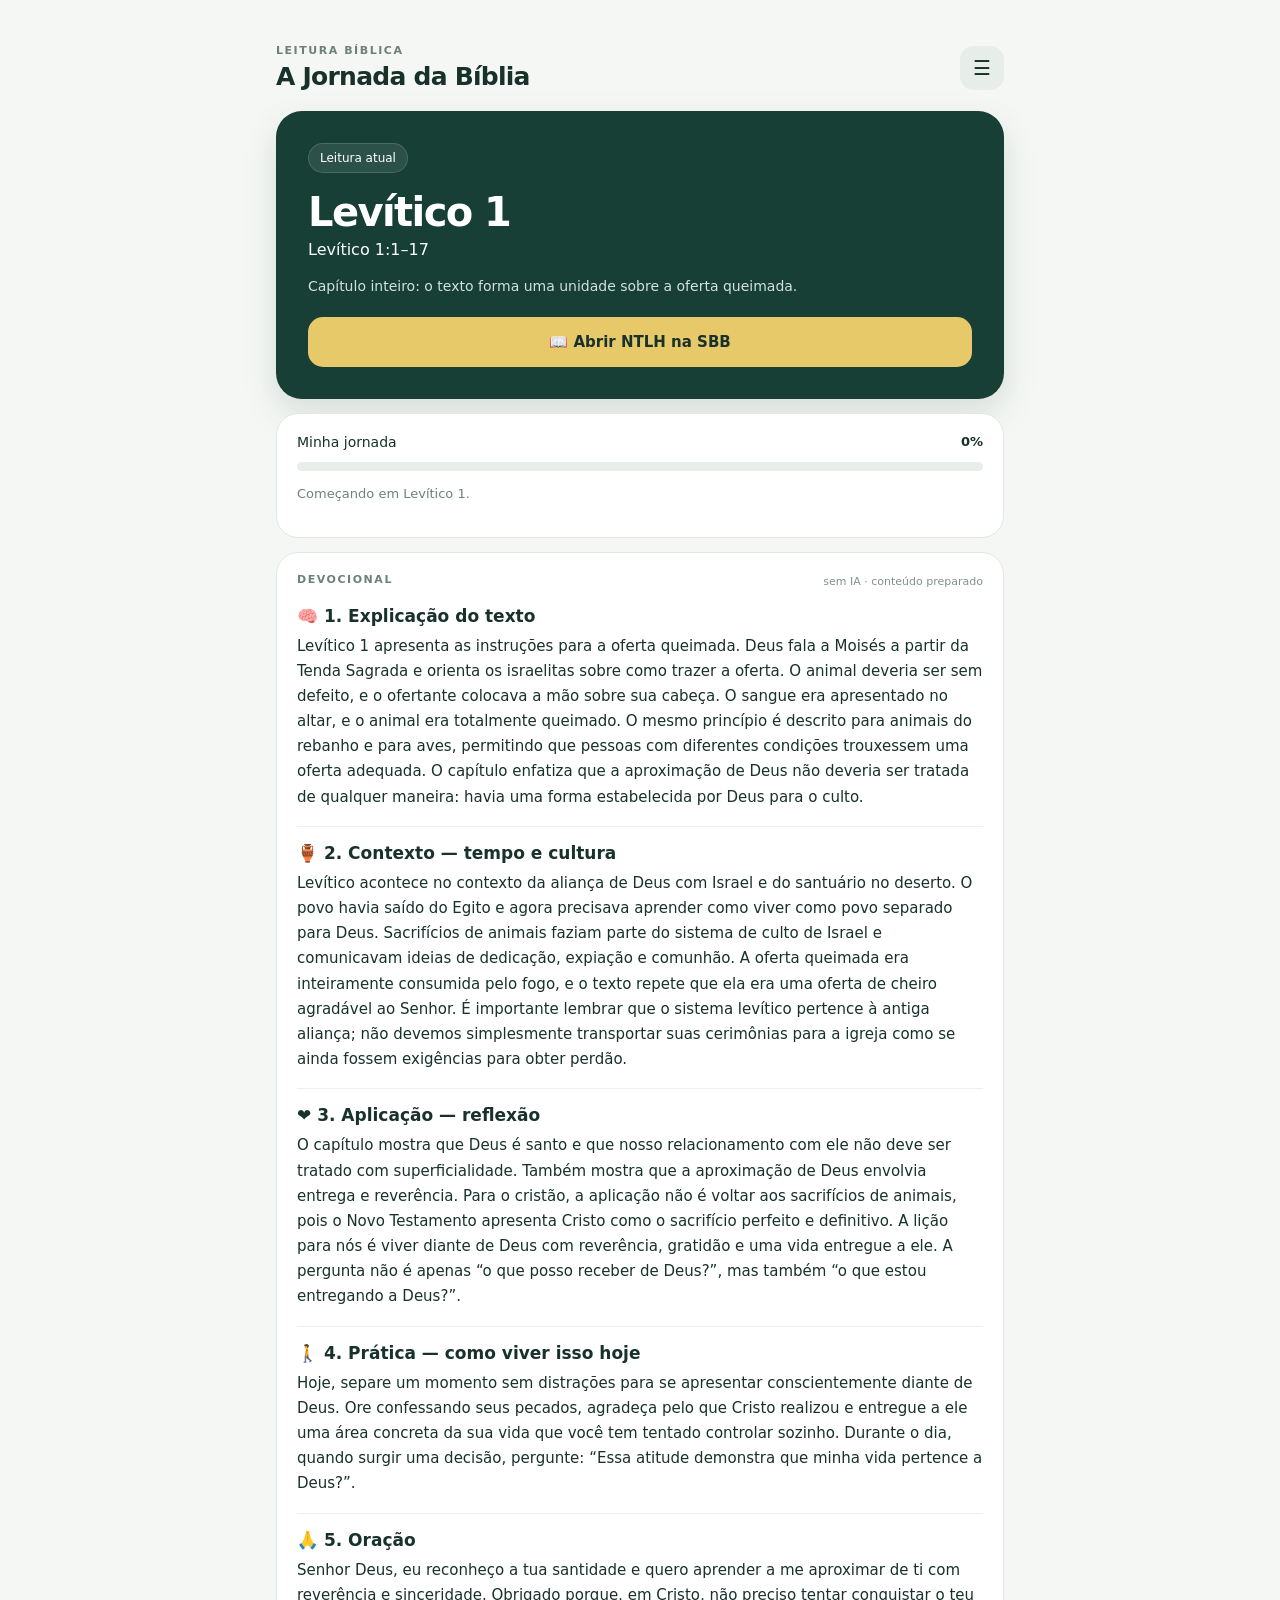
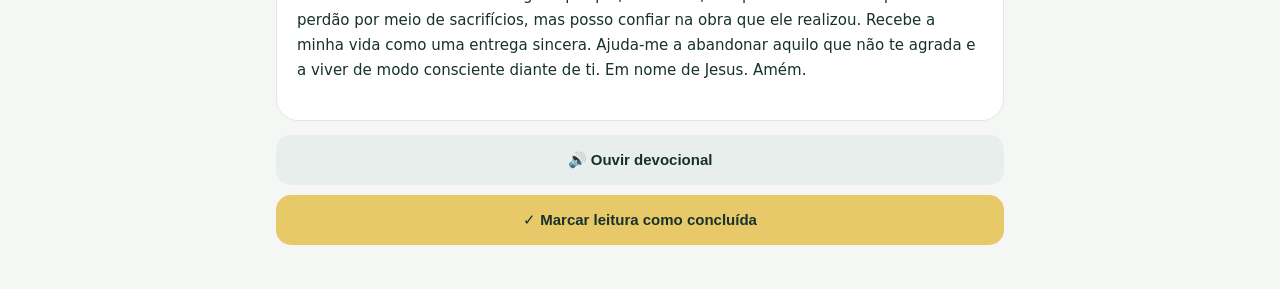
==== commit 32ced515: "Criar primeira versão de A Jornada da Bíblia" ====
--- a/index.html
+++ b/index.html
@@ -1,37 +1,56 @@
 <!doctype html>
 <html lang="pt-BR">
 <head>
-<meta charset="utf-8">
-<meta name="viewport" content="width=device-width,initial-scale=1,viewport-fit=cover,user-scalable=no">
-<meta name="theme-color" content="#071525">
-<meta name="description" content="A Jornada da Bíblia — uma aventura para conhecer a Bíblia jogando.">
-<title>A Jornada da Bíblia</title>
-<link rel="manifest" href="./manifest.webmanifest?v=8">
-<link rel="stylesheet" href="./style.css?v=8">
+  <meta charset="utf-8">
+  <meta name="viewport" content="width=device-width,initial-scale=1,viewport-fit=cover">
+  <meta name="theme-color" content="#173f35">
+  <meta name="description" content="A Jornada da Bíblia — leitura sequencial e devocional pessoal.">
+  <link rel="manifest" href="manifest.webmanifest">
+  <link rel="stylesheet" href="style.css">
+  <title>A Jornada da Bíblia</title>
 </head>
 <body>
-<main id="app">
-<section id="home" class="screen active">
-  <div class="stars"></div><div class="hero">
-    <div class="book-mark">✦</div><p class="eyebrow">UMA AVENTURA PELA HISTÓRIA BÍBLICA</p>
-    <h1>A Jornada<br>da Bíblia</h1>
-    <p class="tagline">Do Gênesis ao Apocalipse.<br><b>66 livros. Uma só história.</b></p>
-    <div class="home-actions"><button id="startBtn" class="primary" type="button">COMEÇAR JORNADA</button><button id="continueBtn" class="secondary" type="button" hidden>CONTINUAR</button></div>
-    <p class="home-note">Jornada inicial · Gênesis 1–3 · progresso salvo neste aparelho</p>
-  </div>
-</section>
-<section id="map" class="screen">
-<header class="topbar"><button class="brand" type="button" data-action="home"><span>✦</span><div><strong>A JORNADA DA BÍBLIA</strong><small id="levelText">Nível 1</small></div></button><div class="xp"><span id="xpText">0 XP</span><div class="xpbar"><i id="xpFill"></i></div></div></header>
-<div class="map-content"><div class="map-heading"><div><span class="chapter-kicker">ERA 01 · GÊNESIS</span><h2>O princípio</h2><p>Não responda apenas perguntas. <b>Entre na história.</b></p></div><div class="progress-ring"><strong id="mapProgress">0%</strong><small>da era</small></div></div>
-<div class="world-map"><div class="mountain m1"></div><div class="mountain m2"></div><div class="mountain m3"></div><div class="river"></div><div class="garden"></div><div id="mapPath" class="map-path"></div><div id="chapterNodes" class="chapter-list"></div><div class="map-label label-a">NO PRINCÍPIO</div><div class="map-label label-b">ÉDEN</div></div>
-<div class="map-legend"><span>● concluído</span><span>◆ disponível</span><span>○ bloqueado</span></div><div class="map-footer"><button class="ghost" type="button" data-action="library">📖 Biblioteca</button><button class="ghost" type="button" data-action="achievements">🏆 Conquistas</button><button class="ghost danger-btn" type="button" data-action="reset">↻ Reiniciar</button></div>
-</div></section>
-<section id="chapter" class="screen">
-<header class="topbar chapter-top"><button class="back" type="button" data-action="map">← Mapa</button><div class="chapter-head"><strong id="chapterLabel">GÊNESIS</strong><small id="chapterProgress">Capítulo 1</small></div><span id="chapterXp" class="chapter-xp">+50 XP</span></header>
-<div id="chapterBody" class="chapter-body"></div>
-</section>
-<section id="library" class="screen"><header class="topbar"><button class="back" type="button" data-action="map">← Mapa</button><div><strong>BIBLIOTECA</strong><small>Descobertas da jornada</small></div><span class="library-count" id="libraryCount">0</span></header><div id="libraryBody" class="library-body"></div></section>
-<section id="achievements" class="screen"><header class="topbar"><button class="back" type="button" data-action="map">← Mapa</button><div><strong>CONQUISTAS</strong><small>Marcos da sua jornada</small></div></header><div id="achievementBody" class="library-body"></div></section>
-<div id="toast" class="toast" role="status" aria-live="polite"></div>
-</main><script src="./game.js?v=8" defer></script>
-</body></html>
+  <main class="app-shell">
+    <header class="topbar">
+      <div>
+        <p class="eyebrow">LEITURA BÍBLICA</p>
+        <h1>A Jornada da Bíblia</h1>
+      </div>
+      <button id="historyBtn" class="icon-btn" aria-label="Ver histórico">☰</button>
+    </header>
+
+    <section id="homeView">
+      <section class="hero-card">
+        <span class="pill">Leitura atual</span>
+        <h2 id="readingTitle">Levítico 1</h2>
+        <p id="readingRange">Levítico 1:1–17</p>
+        <p class="muted" id="readingReason">Capítulo inteiro: o texto forma uma unidade sobre a oferta queimada.</p>
+        <a id="bibleLink" class="primary-btn" target="_blank" rel="noopener">📖 Abrir NTLH na SBB</a>
+      </section>
+
+      <section class="progress-card">
+        <div class="progress-head"><span>Minha jornada</span><strong id="progressPercent">0%</strong></div>
+        <div class="progress-track"><div id="progressBar" class="progress-bar"></div></div>
+        <p id="progressText" class="muted">Começando em Levítico 1.</p>
+      </section>
+
+      <section class="devotional-card">
+        <div class="section-heading"><span>DEVOCIONAL</span><small>sem IA · conteúdo preparado</small></div>
+        <div id="devotional"></div>
+      </section>
+
+      <section class="actions">
+        <button id="readAloudBtn" class="secondary-btn">🔊 Ouvir devocional</button>
+        <button id="completeBtn" class="primary-btn">✓ Marcar leitura como concluída</button>
+      </section>
+    </section>
+
+    <section id="historyView" class="hidden">
+      <div class="section-heading"><span>HISTÓRICO</span><button id="backBtn" class="text-btn">Voltar</button></div>
+      <div id="historyList" class="history-list"></div>
+    </section>
+  </main>
+  <script src="data/leituras.js"></script>
+  <script src="app.js"></script>
+</body>
+</html>
--- a/style.css
+++ b/style.css
@@ -1 +1 @@
-*{box-sizing:border-box}html{min-height:100%;background:#071525}body{margin:0;min-height:100%;background:#071525;color:#f7f1e5;font-family:system-ui,-apple-system,BlinkMacSystemFont,'Segoe UI',sans-serif;-webkit-tap-highlight-color:transparent}button{font:inherit;cursor:pointer;touch-action:manipulation;-webkit-user-select:none;user-select:none;pointer-events:auto}.screen{display:none;min-height:100vh;position:relative}.screen.active{display:block}.hero{min-height:100vh;display:flex;flex-direction:column;align-items:center;justify-content:center;text-align:center;padding:25px;background:radial-gradient(circle at 50% 25%,#355a72,#102c43 42%,#071525 80%)}.book-mark{font-size:48px;color:#e4bd61}.eyebrow,.chapter-kicker{font-size:11px;letter-spacing:3px;color:#d9c68f;font-weight:700}.hero h1{font:clamp(50px,13vw,95px)/.86 Georgia,serif;color:#f4d487;text-shadow:0 8px 35px #000;margin:15px 0}.tagline{font:18px/1.5 Georgia,serif}.home-actions{display:flex;flex-direction:column;gap:10px;width:min(330px,90vw);position:relative;z-index:5}.primary,.secondary,.ghost{border-radius:12px;padding:14px 20px;min-height:48px}.primary{background:linear-gradient(135deg,#f1ca68,#c99331);border:0;font-weight:800;color:#171208}.secondary{background:#ffffff0d;color:#fff;border:1px solid #ffffff24}.home-note{font-size:11px;color:#9eb1bf}.topbar{height:72px;padding:10px 18px;display:flex;align-items:center;justify-content:space-between;background:#091a2dee;border-bottom:1px solid #ffffff12;position:sticky;top:0;z-index:10}.brand,.back{background:none;border:0;color:#f7f1e5;min-height:48px}.brand{display:flex;gap:10px;text-align:left;align-items:center}.brand>span{color:#e5bc61;font-size:23px}.topbar strong{display:block;font-size:13px}.topbar small{color:#8fa6b9}.xp{width:150px;text-align:right;font-size:12px;color:#d7c58f}.xpbar{height:5px;background:#ffffff12;margin-top:5px;border-radius:5px;overflow:hidden}.xpbar i{display:block;height:100%;width:0;background:#e5bd61;transition:width .25s ease}.map-content{max-width:1000px;margin:auto;padding:34px 20px 60px}.map-heading{display:flex;justify-content:space-between;gap:20px;max-width:850px;margin:auto}.map-heading h2{font:42px Georgia,serif;margin:7px 0}.map-heading p{color:#9fb1c0}.progress-ring{width:76px;height:76px;border:2px solid #d5aa4a;border-radius:50%;display:flex;flex-direction:column;align-items:center;justify-content:center;flex:none}.progress-ring strong{color:#f1d47e}.progress-ring small{font-size:9px}.world-map{position:relative;min-height:580px;max-width:850px;margin:22px auto;border-radius:28px;overflow:hidden;background:linear-gradient(160deg,#183a4b,#0c2734 48%,#102c25);border:1px solid #ffffff12;box-shadow:0 25px 70px #0005}.world-map:before{content:"";position:absolute;inset:auto -10% -70px;width:120%;height:220px;border-radius:50%;background:#123e52;transform:rotate(-7deg);pointer-events:none}.mountain{position:absolute;bottom:18%;width:0;height:0;border-left:120px solid transparent;border-right:120px solid transparent;border-bottom:230px solid #17313d;pointer-events:none}.m1{left:-20px}.m2{left:30%;border-left-width:150px;border-right-width:150px}.m3{right:-50px;border-left-width:170px;border-right-width:170px}.garden{position:absolute;width:230px;height:160px;right:7%;top:12%;border-radius:50%;background:#3b6544;opacity:.75;pointer-events:none}.chapter-list{position:absolute;inset:0;z-index:2}.chapter-card{position:absolute;width:min(330px,42%);padding:13px;display:flex;align-items:center;gap:11px;background:#071a2ae8;border:1px solid #ffffff18;border-radius:15px;box-shadow:0 12px 35px #0005}.chapter-card:nth-child(1){left:6%;top:18%}.chapter-card:nth-child(2){left:31%;top:42%}.chapter-card:nth-child(3){right:5%;top:62%}.chapter-card.locked{opacity:.5}.node{width:48px;height:48px;border-radius:50%;border:2px solid #d3a944;background:#10283b;color:#f0cf75;font-weight:800;flex:none}.node:disabled{cursor:not-allowed}.done-node{background:#c99c3b;color:#171208}.chapter-copy{min-width:0}.chapter-copy>span{font-size:9px;color:#d5bd80}.chapter-copy h3{font:16px Georgia,serif;margin:3px 0}.chapter-copy p{margin:0;color:#91a8b8;font-size:11px}.enter{margin-left:auto;border:0;border-radius:9px;padding:10px;background:#d3a944;color:#171208;font-size:10px;font-weight:800;min-height:42px}.lock{color:#6c8494}.map-label{position:absolute;color:#e2c87b;font-size:10px;letter-spacing:2px;opacity:.65;pointer-events:none}.label-a{left:8%;top:10%}.label-b{right:11%;top:8%}.map-legend{text-align:center;color:#7f98a9;font-size:10px;margin:12px}.map-footer{display:flex;justify-content:center;flex-wrap:wrap;gap:9px}.ghost{background:#ffffff08;color:#d5dee5;border:1px solid #ffffff14}.danger-btn{color:#d28c8c}.chapter-body,.library-body{max-width:900px;margin:auto;padding:20px}.scene{height:340px;border-radius:24px;position:relative;overflow:hidden;background:linear-gradient(#0a1d32,#2c6173 55%,#355a3b);box-shadow:0 20px 50px #0005}.scene-eden{background:linear-gradient(#12304a,#3c765c 55%,#254b32)}.scene-queda{background:linear-gradient(#201c29,#5c4b45 50%,#2b241f)}.scene-sun{position:absolute;width:110px;height:110px;right:13%;top:13%;border-radius:50%;background:#f4d479;box-shadow:0 0 70px #f4d47977;pointer-events:none}.scene-hills{position:absolute;bottom:-100px;left:-10%;width:120%;height:230px;background:#173d31;border-radius:50% 50% 0 0;pointer-events:none}.scene-title{position:absolute;left:28px;bottom:28px;z-index:1}.scene-title span{font-size:10px;color:#e0c77f}.scene-title h1{font:42px Georgia,serif;margin:7px 0}.story-card{margin:-35px 20px 0;position:relative;z-index:2;background:#102a40;border:1px solid #ffffff14;border-radius:22px;padding:25px;box-shadow:0 20px 60px #0007}.story-intro p{font:18px/1.6 Georgia,serif;color:#e1e6e9}.reference{display:inline-block;padding:7px 10px;border-radius:8px;background:#ffffff08;color:#d9c68f;font-size:11px}.lesson{display:flex;gap:13px;margin:24px 0;padding:16px;border:1px solid #d5a94322;border-radius:14px;background:#d5a94308}.lesson-icon{font-size:22px;color:#e1bd5e}.lesson p{margin:5px 0 0;color:#92a9b8;font-size:12px}.question{padding:20px;background:#071827;border-radius:16px}.question-label{font-size:10px;letter-spacing:2px;color:#d8bd70;font-weight:800}.question h2{font:25px Georgia,serif}.answers{display:grid;grid-template-columns:1fr 1fr;gap:10px}.answer{display:flex;gap:11px;text-align:left;background:#10283d;border:1px solid #ffffff10;color:#eef1f3;padding:13px;border-radius:10px;min-height:52px}.answer span{width:27px;height:27px;display:grid;place-items:center;background:#ffffff09;color:#d8bd70;flex:none}.answer.correct{background:#173f31;border-color:#55ba87}.answer.wrong{background:#482d31;border-color:#d76f75}.feedback{margin-top:15px;padding:16px;background:#ffffff07}.next{background:#eac55f;border:0;border-radius:9px;padding:12px;font-weight:800;min-height:48px}.library-intro{text-align:center}.library-grid,.achievement-grid{display:grid;grid-template-columns:repeat(auto-fit,minmax(220px,1fr));gap:13px}.library-card,.achievement{padding:19px;border-radius:16px;background:#10283c;border:1px solid #ffffff10}.library-card h3,.achievement h3{font:21px Georgia,serif}.library-card p,.achievement p{color:#9eb1bd;line-height:1.5;font-size:12px}.achievement{display:flex;gap:12px}.achievement:not(.unlocked){opacity:.4}.badge{font-size:28px;color:#d9bd70}.toast{position:fixed;left:50%;bottom:22px;transform:translate(-50%,20px);opacity:0;background:#f0cf73;color:#171208;border-radius:999px;padding:10px 17px;font-size:12px;font-weight:800;z-index:50;transition:.25s;pointer-events:none}.toast.show{opacity:1;transform:translate(-50%,0)}@media(max-width:700px){.topbar{padding:8px 12px}.map-content{padding:24px 12px 50px}.map-heading h2{font-size:34px}.world-map{min-height:610px;margin-left:0;margin-right:0}.chapter-card{width:78%;padding:10px}.chapter-card:nth-child(1){left:5%;top:15%}.chapter-card:nth-child(2){left:11%;top:40%}.chapter-card:nth-child(3){right:5%;top:67%}.chapter-copy p{display:none}.scene{height:280px}.story-card{margin:-25px 5px 0;padding:20px}.answers{grid-template-columns:1fr}.scene-title h1{font-size:34px}.xp{width:115px}.chapter-body,.library-body{padding:14px 10px 40px}.map-footer{padding-bottom:20px}.map-heading{align-items:flex-start}.hero{padding:20px}.home-actions{width:min(340px,92vw)}}
+:root{font-family:system-ui,-apple-system,BlinkMacSystemFont,"Segoe UI",sans-serif;color:#18312b;background:#f5f7f4;font-synthesis:none}*{box-sizing:border-box}body{margin:0;min-height:100vh}.app-shell{width:min(760px,100%);margin:auto;padding:20px 16px 44px}.topbar{display:flex;align-items:center;justify-content:space-between;padding:8px 0 20px}.eyebrow,.section-heading span{font-size:11px;letter-spacing:.14em;font-weight:800;color:#6c817a;margin:0 0 5px}.topbar h1{font-size:25px;margin:0;letter-spacing:-.03em}.icon-btn{border:0;background:#e7eee9;border-radius:14px;width:44px;height:44px;font-size:20px;color:#18312b}.hero-card{background:#173f35;color:#fff;border-radius:26px;padding:25px;box-shadow:0 14px 35px #173f3522}.pill{display:inline-block;background:#ffffff18;border:1px solid #ffffff25;border-radius:999px;padding:7px 11px;font-size:12px}.hero-card h2{font-size:34px;margin:16px 0 5px;letter-spacing:-.04em}.hero-card p{margin:0 0 10px}.hero-card .muted{color:#d2e2dc;font-size:14px;line-height:1.5;margin:17px 0 20px}.primary-btn,.secondary-btn{display:flex;justify-content:center;align-items:center;text-decoration:none;border:0;border-radius:15px;min-height:50px;padding:12px 16px;font-size:15px;font-weight:750;cursor:pointer;width:100%}.hero-card .primary-btn,.actions .primary-btn{background:#e8c96a;color:#18312b}.progress-card,.devotional-card{background:#fff;border:1px solid #e1e8e4;border-radius:22px;margin-top:14px;padding:20px}.progress-head{display:flex;justify-content:space-between;font-size:14px}.progress-head strong{font-size:13px}.progress-track{height:9px;background:#e8eeea;border-radius:99px;overflow:hidden;margin:12px 0}.progress-bar{height:100%;width:0;background:#347b66;border-radius:99px;transition:width .3s}.muted{color:#71817c;font-size:13px;line-height:1.5}.section-heading{display:flex;justify-content:space-between;align-items:center;margin-bottom:15px}.section-heading small{color:#81918c;font-size:11px}.devotional-section{padding:16px 0;border-top:1px solid #edf1ef}.devotional-section:first-child{border-top:0;padding-top:0}.devotional-section h3{font-size:17px;margin:0 0 8px}.devotional-section p{font-size:15px;line-height:1.68;margin:0;white-space:pre-line}.actions{display:grid;gap:10px;margin-top:14px}.secondary-btn{background:#e8eeeb;color:#18312b}.text-btn{border:0;background:none;color:#347b66;font-weight:700}.hidden{display:none}.history-list{display:grid;gap:10px}.history-item{background:#fff;border:1px solid #e1e8e4;border-radius:16px;padding:15px}.history-item strong{display:block}.history-item small{color:#71817c}.empty{padding:28px;text-align:center;background:#fff;border-radius:18px;color:#71817c}@media(min-width:650px){.app-shell{padding-top:36px}.hero-card{padding:32px}.hero-card h2{font-size:40px}}@media(prefers-color-scheme:dark){:root{color:#e5eee9;background:#101715}body{background:#101715}.progress-card,.devotional-card,.history-item{background:#17211e;border-color:#27342f}.progress-track{background:#293632}.icon-btn,.secondary-btn{background:#24322d;color:#e5eee9}.muted{color:#9baba5}.hero-card{box-shadow:none}.devotional-section{border-color:#2a3733}.section-heading small{color:#84958e}}
